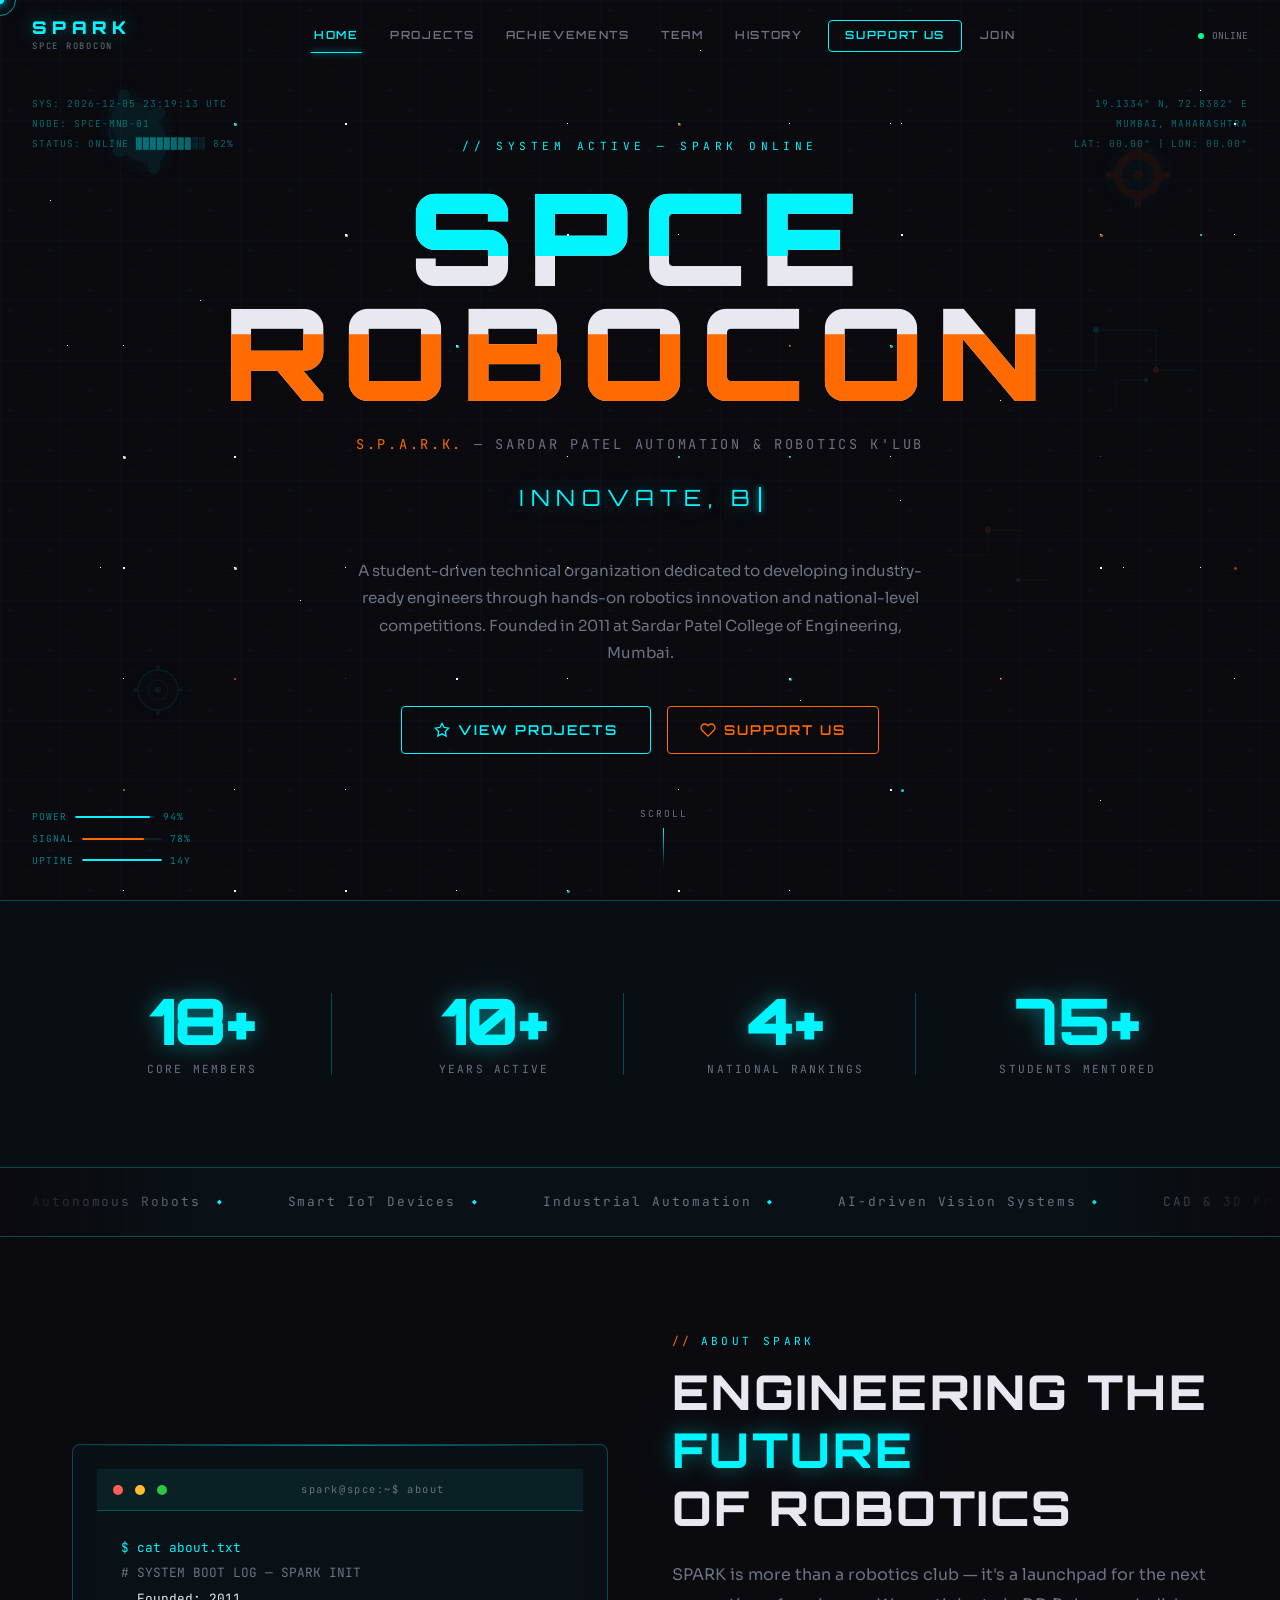
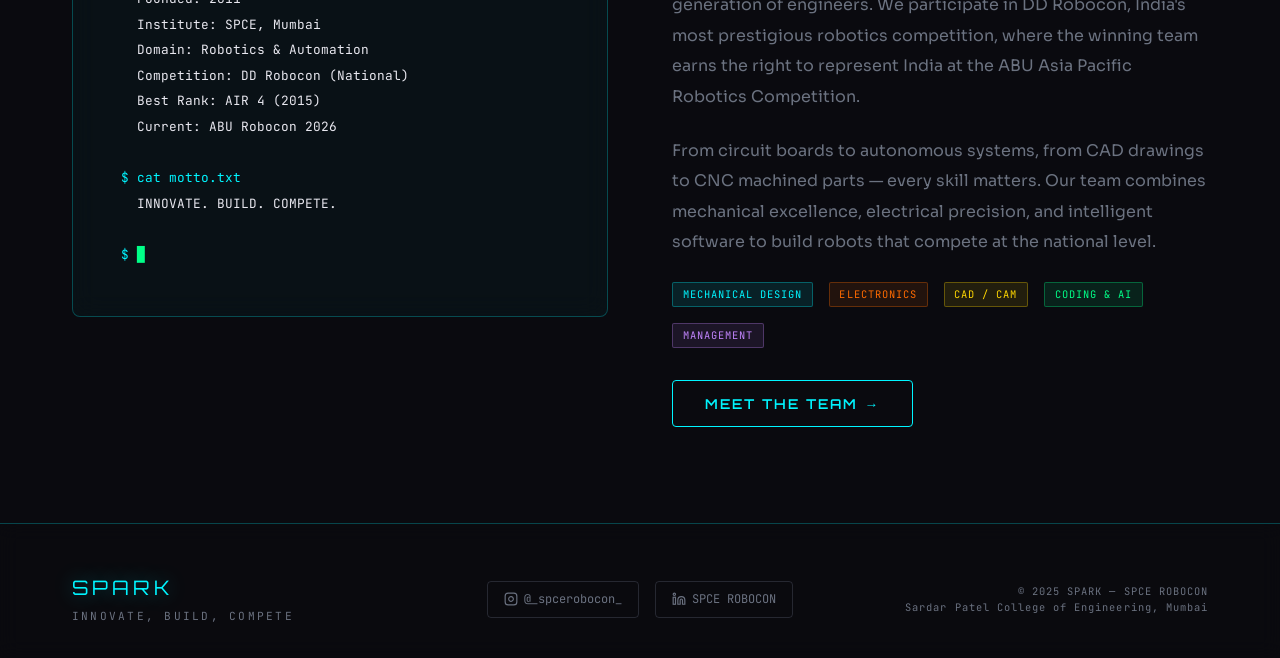
==== index.html @ 68578ddd "🚀 Initial commit — SPCE ROBOCON SPARK website" ====
<!DOCTYPE html>
<html lang="en">
<head>
  <meta charset="UTF-8" />
  <meta name="viewport" content="width=device-width, initial-scale=1.0" />
  <title>SPCE ROBOCON | SPARK — Innovate, Build, Compete</title>
  <meta name="description" content="SPARK — Sardar Patel Automation & Robotics K'lub. Robotics club of SPCE Mumbai. National-level competitors since 2011." />
  <meta property="og:title" content="SPCE ROBOCON | SPARK — Innovate, Build, Compete" />
  <meta property="og:description" content="SPARK — Sardar Patel Automation & Robotics K'lub. Robotics club of SPCE Mumbai. National-level competitors since 2011." />
  <meta property="og:url" content="https://spcerobocon.tech" />
  <meta property="og:type" content="website" />
  <link rel="icon" type="image/svg+xml" href="assets/img/favicon.svg" />
  <link rel="stylesheet" href="assets/css/global.css" />
  <link rel="stylesheet" href="assets/css/nav.css" />
  <link rel="stylesheet" href="assets/css/index.css" />
</head>
<body>

  <!-- Loading Screen -->
  <div id="loading-screen">
    <div class="loading-logo">SPARK</div>
    <div class="circuit-loader"><div class="circuit-loader-bar"></div></div>
    <p class="loading-text">INITIALIZING SYSTEMS...</p>
  </div>

  <!-- Scroll Progress Bar -->
  <div id="scroll-progress"></div>

  <!-- Cursor -->
  <div id="cursor-dot"></div>
  <div id="cursor-ring"></div>

  <!-- Star Field -->
  <div class="star-field" aria-hidden="true">
    <div class="stars-layer stars-small"></div>
    <div class="stars-layer stars-medium"></div>
    <div class="stars-layer stars-large"></div>
  </div>

  <!-- Circuit Texture + Scanlines -->
  <div class="circuit-texture" aria-hidden="true"></div>
  <div class="scanlines" aria-hidden="true"></div>

  <!-- Easter Egg Robot -->
  <div id="spark-easter-egg" aria-hidden="true">🤖</div>

  <!-- ── Navigation ── -->
  <nav class="site-nav" role="navigation" aria-label="Main navigation">
    <div class="nav-inner">
      <a href="index.html" class="nav-logo" aria-label="SPARK Home">
        <span class="nav-logo-text">SPARK</span>
        <span class="nav-logo-sub">SPCE ROBOCON</span>
      </a>
      <div class="nav-links" role="list">
        <a href="index.html"        class="nav-link" role="listitem">Home</a>
        <a href="projects.html"     class="nav-link" role="listitem">Projects</a>
        <a href="achievements.html" class="nav-link" role="listitem">Achievements</a>
        <a href="team.html"         class="nav-link" role="listitem">Team</a>
        <a href="history.html"      class="nav-link" role="listitem">History</a>
        <a href="crowdfund.html"    class="nav-link nav-link-cta" role="listitem">Support Us</a>
        <a href="join.html"         class="nav-link" role="listitem">Join</a>
      </div>
      <div class="nav-hud-indicator">
        <div class="nav-hud-dot"></div>
        <span>ONLINE</span>
      </div>
      <button class="nav-hamburger" aria-label="Toggle menu" aria-expanded="false">
        <span></span><span></span><span></span>
      </button>
    </div>
    <!-- Mobile Menu -->
    <div class="nav-mobile" role="menu">
      <a href="index.html"        class="nav-link" role="menuitem">Home</a>
      <a href="projects.html"     class="nav-link" role="menuitem">Projects</a>
      <a href="achievements.html" class="nav-link" role="menuitem">Achievements</a>
      <a href="team.html"         class="nav-link" role="menuitem">Team</a>
      <a href="history.html"      class="nav-link" role="menuitem">History</a>
      <a href="crowdfund.html"    class="nav-link" role="menuitem">Support Us</a>
      <a href="join.html"         class="nav-link" role="menuitem">Join</a>
    </div>
  </nav>

  <!-- ── HERO SECTION ── -->
  <section class="hero" aria-label="Hero">
    <!-- Decorative floating gears -->
    <div class="hero-bg" aria-hidden="true">
      <!-- Gear 1 -->
      <svg class="hero-gear hero-gear-1" viewBox="0 0 100 100" fill="none" xmlns="http://www.w3.org/2000/svg">
        <path d="M50 15a5 5 0 0 1 5 5v5a25 25 0 0 1 17.68 7.32l4.33-2.5a5 5 0 0 1 6.83 1.83l0 0a5 5 0 0 1-1.83 6.83l-4.33 2.5A25 25 0 0 1 80 75v5a5 5 0 0 1-5 5H75a5 5 0 0 1-5-5V75a25 25 0 0 1-17.68-7.32l-4.33 2.5A5 5 0 0 1 41.17 68.35l0 0a5 5 0 0 1 1.83-6.83l4.33-2.5A25 25 0 0 1 45 25V20a5 5 0 0 1 5-5z" fill="#00F5FF"/>
        <circle cx="50" cy="50" r="12" stroke="#00F5FF" stroke-width="2" fill="none"/>
        <circle cx="50" cy="50" r="4" fill="#00F5FF"/>
      </svg>
      <!-- Gear 2 -->
      <svg class="hero-gear hero-gear-2" viewBox="0 0 100 100" fill="none" xmlns="http://www.w3.org/2000/svg">
        <path d="M50 20a30 30 0 1 1 0 60 30 30 0 0 1 0-60zm0 10a20 20 0 1 0 0 40 20 20 0 0 0 0-40z" fill="#FF6B00"/>
        <path d="M46 10h8v10h-8zM46 80h8v10h-8zM10 46v8h10v-8zM80 46v8h10v-8z" fill="#FF6B00"/>
        <circle cx="50" cy="50" r="6" fill="#FF6B00"/>
      </svg>
      <!-- Gear 3 -->
      <svg class="hero-gear hero-gear-3" viewBox="0 0 60 60" fill="none" xmlns="http://www.w3.org/2000/svg">
        <circle cx="30" cy="30" r="20" stroke="#00F5FF" stroke-width="1.5" fill="none"/>
        <circle cx="30" cy="30" r="10" stroke="#00F5FF" stroke-width="1" fill="none"/>
        <circle cx="30" cy="30" r="3" fill="#00F5FF"/>
        <line x1="30" y1="5" x2="30" y2="10" stroke="#00F5FF" stroke-width="3"/>
        <line x1="30" y1="50" x2="30" y2="55" stroke="#00F5FF" stroke-width="3"/>
        <line x1="5" y1="30" x2="10" y2="30" stroke="#00F5FF" stroke-width="3"/>
        <line x1="50" y1="30" x2="55" y2="30" stroke="#00F5FF" stroke-width="3"/>
      </svg>
      <!-- Circuit nodes -->
      <svg class="hero-circuit-node circuit-node-1" width="200" height="200" viewBox="0 0 200 200" fill="none">
        <path d="M20 100 h60 v-40 h60 v40 h40" stroke="#00F5FF" stroke-width="1" opacity="0.6"/>
        <circle cx="80" cy="60" r="3" fill="#00F5FF"/>
        <circle cx="140" cy="100" r="3" fill="#FF6B00"/>
        <path d="M100 140 v-30 h30" stroke="#00F5FF" stroke-width="1" opacity="0.4"/>
        <circle cx="130" cy="110" r="2" fill="#00F5FF"/>
      </svg>
      <svg class="hero-circuit-node circuit-node-2" width="150" height="150" viewBox="0 0 150 150" fill="none">
        <path d="M10 75 h40 v-25 h30 v50 h30" stroke="#FF6B00" stroke-width="1" opacity="0.5"/>
        <circle cx="50" cy="50" r="3" fill="#FF6B00"/>
        <circle cx="80" cy="100" r="2" fill="#00F5FF"/>
      </svg>
    </div>

    <!-- HUD Overlay -->
    <div class="hud-overlay" aria-hidden="true">
      <div class="hud-top-left">
        <div id="hud-time" class="coord-readout">SYS: LOADING...</div>
        <div class="coord-readout">NODE: SPCE-MNB-01</div>
        <div class="coord-readout">STATUS: ONLINE ████████░░ 82%</div>
      </div>
      <div class="hud-top-right">
        <div class="coord-readout">19.1334° N, 72.8382° E</div>
        <div class="coord-readout">MUMBAI, MAHARASHTRA</div>
        <div id="coord-readout" class="coord-readout">LAT: 00.00° | LON: 00.00°</div>
      </div>
      <div class="hud-bottom-left">
        <div class="status-bar">
          POWER <div class="status-bar-track"><div class="status-bar-fill" style="width:94%"></div></div> 94%
        </div>
        <div class="status-bar">
          SIGNAL <div class="status-bar-track"><div class="status-bar-fill" style="width:78%;background:var(--accent-orange);box-shadow:0 0 6px var(--accent-orange)"></div></div> 78%
        </div>
        <div class="status-bar">
          UPTIME <div class="status-bar-track"><div class="status-bar-fill" style="width:100%"></div></div> 14Y
        </div>
      </div>
    </div>

    <!-- Grid BG -->
    <div class="grid-bg" aria-hidden="true"></div>

    <!-- Hero Content -->
    <div class="hero-content">
      <div class="hero-label">// SYSTEM ACTIVE — SPARK ONLINE</div>

      <h1 class="hero-title">
        <span class="glitch" data-text="SPCE ROBOCON">SPCE ROBOCON</span>
      </h1>

      <p class="hero-sub-brand">
        <span>S.P.A.R.K.</span> — Sardar Patel Automation &amp; Robotics K'lub
      </p>

      <div class="hero-tagline" id="hero-tagline" aria-live="polite">
        <span class="typewriter-cursor"></span>
      </div>

      <p class="hero-blurb">
        A student-driven technical organization dedicated to developing industry-ready
        engineers through hands-on robotics innovation and national-level competitions.
        Founded in 2011 at Sardar Patel College of Engineering, Mumbai.
      </p>

      <div class="hero-ctas">
        <a href="projects.html" class="btn btn-primary" data-ag-magnetic>
          <svg width="16" height="16" viewBox="0 0 24 24" fill="none" stroke="currentColor" stroke-width="2"><polygon points="12 2 15.09 8.26 22 9.27 17 14.14 18.18 21.02 12 17.77 5.82 21.02 7 14.14 2 9.27 8.91 8.26 12 2"/></svg>
          View Projects
        </a>
        <a href="crowdfund.html" class="btn btn-secondary" data-ag-magnetic>
          <svg width="16" height="16" viewBox="0 0 24 24" fill="none" stroke="currentColor" stroke-width="2"><path d="M20.84 4.61a5.5 5.5 0 0 0-7.78 0L12 5.67l-1.06-1.06a5.5 5.5 0 0 0-7.78 7.78l1.06 1.06L12 21.23l7.78-7.78 1.06-1.06a5.5 5.5 0 0 0 0-7.78z"/></svg>
          Support Us
        </a>
      </div>
    </div>

    <!-- Scroll Hint -->
    <div class="scroll-hint" aria-hidden="true">
      <span>SCROLL</span>
      <div class="scroll-arrow"></div>
    </div>
  </section>

  <!-- ── STAT COUNTERS ── -->
  <section class="stats-section" aria-label="Statistics">
    <div class="container">
      <div class="stats-grid">
        <div class="stat-item" data-ag-fade-up>
          <span class="stat-number" data-countup="25" data-suffix="+">25+</span>
          <span class="stat-label">Core Members</span>
        </div>
        <div class="stat-item" data-ag-fade-up data-ag-delay="100">
          <span class="stat-number" data-countup="14" data-suffix="+">14+</span>
          <span class="stat-label">Years Active</span>
        </div>
        <div class="stat-item" data-ag-fade-up data-ag-delay="200">
          <span class="stat-number" data-countup="6" data-suffix="+">6+</span>
          <span class="stat-label">National Rankings</span>
        </div>
        <div class="stat-item" data-ag-fade-up data-ag-delay="300">
          <span class="stat-number" data-countup="100" data-suffix="+">100+</span>
          <span class="stat-label">Students Mentored</span>
        </div>
      </div>
    </div>
  </section>

  <!-- ── FOCUS AREAS TICKER ── -->
  <div class="ticker-section" aria-label="Focus areas">
    <div class="ticker-fade-left"></div>
    <div class="ticker-fade-right"></div>
    <div class="marquee-wrapper">
      <div class="marquee-track">
        <span class="marquee-item">Autonomous Robots</span>
        <span class="marquee-item">Smart IoT Devices</span>
        <span class="marquee-item">Industrial Automation</span>
        <span class="marquee-item">AI-driven Vision Systems</span>
        <span class="marquee-item">CAD &amp; 3D Printing</span>
        <span class="marquee-item">PCB Design</span>
        <span class="marquee-item">CNC Machining</span>
        <span class="marquee-item">Control Systems</span>
        <span class="marquee-item">Embedded Electronics</span>
        <!-- Duplicate for seamless loop -->
        <span class="marquee-item">Autonomous Robots</span>
        <span class="marquee-item">Smart IoT Devices</span>
        <span class="marquee-item">Industrial Automation</span>
        <span class="marquee-item">AI-driven Vision Systems</span>
        <span class="marquee-item">CAD &amp; 3D Printing</span>
        <span class="marquee-item">PCB Design</span>
        <span class="marquee-item">CNC Machining</span>
        <span class="marquee-item">Control Systems</span>
        <span class="marquee-item">Embedded Electronics</span>
      </div>
    </div>
  </div>

  <!-- ── ABOUT SECTION ── -->
  <section class="about-section section" aria-label="About SPARK">
    <div class="container">
      <div class="about-grid">
        <!-- Terminal -->
        <div class="about-terminal glass-card" data-ag-slide-left>
          <div class="terminal-titlebar">
            <span class="terminal-dot red"></span>
            <span class="terminal-dot yellow"></span>
            <span class="terminal-dot green"></span>
            <span class="terminal-title">spark@spce:~$ about</span>
          </div>
          <div class="terminal-body">
            <div><span class="prompt">$ </span><span class="text-cyan">cat about.txt</span></div>
            <div class="comment"># SYSTEM BOOT LOG — SPARK INIT</div>
            <div class="output">Founded: 2011</div>
            <div class="output">Institute: SPCE, Mumbai</div>
            <div class="output">Domain: Robotics &amp; Automation</div>
            <div class="output">Competition: DD Robocon (National)</div>
            <div class="output">Best Rank: AIR 4 (2015)</div>
            <div class="output">Current: ABU Robocon 2026</div>
            <div>&nbsp;</div>
            <div><span class="prompt">$ </span><span class="text-cyan">cat motto.txt</span></div>
            <div class="output text-cyan">INNOVATE. BUILD. COMPETE.</div>
            <div>&nbsp;</div>
            <div><span class="prompt">$ </span><span class="text-green">█</span></div>
          </div>
        </div>

        <!-- About text -->
        <div class="about-text-block" data-ag-slide-right>
          <div class="section-label">About SPARK</div>
          <h2 class="section-title" style="margin-bottom:1.5rem;">
            Engineering the <span class="highlight">Future</span><br/>of Robotics
          </h2>
          <p>
            SPARK is more than a robotics club — it's a launchpad for the next generation
            of engineers. We participate in DD Robocon, India's most prestigious robotics
            competition, where the winning team earns the right to represent India at the
            ABU Asia Pacific Robotics Competition.
          </p>
          <p>
            From circuit boards to autonomous systems, from CAD drawings to CNC machined
            parts — every skill matters. Our team combines mechanical excellence, electrical
            precision, and intelligent software to build robots that compete at the national level.
          </p>
          <div style="display:flex;gap:1rem;flex-wrap:wrap;margin-top:1.5rem;">
            <span class="tag tag-cyan">Mechanical Design</span>
            <span class="tag tag-orange">Electronics</span>
            <span class="tag tag-gold">CAD / CAM</span>
            <span class="tag tag-green">Coding & AI</span>
            <span class="tag tag-purple">Management</span>
          </div>
          <a href="team.html" class="btn btn-primary" style="margin-top:2rem;" data-ag-magnetic>
            Meet the Team →
          </a>
        </div>
      </div>
    </div>
  </section>

  <!-- ── FOOTER ── -->
  <footer class="site-footer">
    <div class="footer-inner">
      <div>
        <div class="footer-logo">SPARK</div>
        <div class="footer-tagline">INNOVATE, BUILD, COMPETE</div>
      </div>
      <div class="footer-socials">
        <a href="https://instagram.com/_spcerobocon_" class="footer-social-link" target="_blank" rel="noopener" aria-label="Instagram">
          <svg width="14" height="14" viewBox="0 0 24 24" fill="none" stroke="currentColor" stroke-width="2"><rect x="2" y="2" width="20" height="20" rx="5" ry="5"/><path d="M16 11.37A4 4 0 1 1 12.63 8 4 4 0 0 1 16 11.37z"/><line x1="17.5" y1="6.5" x2="17.51" y2="6.5"/></svg>
          @_spcerobocon_
        </a>
        <a href="https://linkedin.com/company/spce-robocon" class="footer-social-link" target="_blank" rel="noopener" aria-label="LinkedIn">
          <svg width="14" height="14" viewBox="0 0 24 24" fill="none" stroke="currentColor" stroke-width="2"><path d="M16 8a6 6 0 0 1 6 6v7h-4v-7a2 2 0 0 0-2-2 2 2 0 0 0-2 2v7h-4v-7a6 6 0 0 1 6-6z"/><rect x="2" y="9" width="4" height="12"/><circle cx="4" cy="4" r="2"/></svg>
          SPCE ROBOCON
        </a>
      </div>
      <div class="footer-copy">
        © 2025 SPARK — SPCE ROBOCON<br/>
        Sardar Patel College of Engineering, Mumbai
      </div>
    </div>
  </footer>

  <!-- Scripts -->
  <script src="https://cdn.antigravity.dev/ag.js"></script>
  <script src="assets/js/nav.js"></script>
  <script src="assets/js/cursor.js"></script>
  <script src="assets/js/index.js"></script>
</body>
</html>
---- assets/css/global.css ----
/* ============================================================
   GLOBAL.CSS — SPCE ROBOCON / SPARK Design System
   ============================================================ */

/* Google Fonts */
@import url('https://fonts.googleapis.com/css2?family=Orbitron:wght@400;500;600;700;800;900&family=JetBrains+Mono:wght@300;400;500;600&family=Sora:wght@300;400;500;600;700&display=swap');

/* ── CSS Variables ── */
:root {
  --bg-primary: #0A0A0F;
  --bg-secondary: #0D0D17;
  --bg-card: rgba(13, 13, 23, 0.85);
  --accent-cyan: #00F5FF;
  --accent-orange: #FF6B00;
  --accent-gold: #FFD700;
  --accent-green: #00FF88;
  --accent-purple: #C084FC;
  --text-primary: #E8E8F0;
  --text-muted: #6B7280;
  --border-cyan: rgba(0, 245, 255, 0.25);
  --border-cyan-bright: rgba(0, 245, 255, 0.6);
  --glow-cyan: 0 0 20px rgba(0, 245, 255, 0.4), 0 0 60px rgba(0, 245, 255, 0.15);
  --glow-orange: 0 0 20px rgba(255, 107, 0, 0.4), 0 0 60px rgba(255, 107, 0, 0.15);
  --font-heading: 'Orbitron', sans-serif;
  --font-mono: 'JetBrains Mono', monospace;
  --font-body: 'Sora', sans-serif;
  --nav-height: 72px;
  --transition: all 0.3s cubic-bezier(0.4, 0, 0.2, 1);
  --transition-slow: all 0.6s cubic-bezier(0.4, 0, 0.2, 1);
}

/* ── Reset ── */
*, *::before, *::after {
  box-sizing: border-box;
  margin: 0;
  padding: 0;
}

html {
  scroll-behavior: smooth;
  font-size: 16px;
}

body {
  background-color: var(--bg-primary);
  color: var(--text-primary);
  font-family: var(--font-body);
  line-height: 1.6;
  overflow-x: hidden;
  cursor: none;
}

a {
  color: inherit;
  text-decoration: none;
}

ul, ol { list-style: none; }

img { max-width: 100%; display: block; }

button {
  cursor: none;
  font-family: inherit;
  border: none;
  background: none;
}

/* ── Scroll Progress Bar ── */
#scroll-progress {
  position: fixed;
  top: 0;
  left: 0;
  height: 2px;
  background: linear-gradient(90deg, var(--accent-cyan), var(--accent-orange));
  z-index: 9999;
  width: 0%;
  transition: width 0.1s linear;
  box-shadow: 0 0 8px var(--accent-cyan);
}

/* ── Star Field ── */
.star-field {
  position: fixed;
  top: 0; left: 0;
  width: 100%; height: 100%;
  pointer-events: none;
  z-index: 0;
  overflow: hidden;
}

.stars-layer {
  position: absolute;
  top: 0; left: 0;
  width: 100%; height: 100%;
}

/* Generate stars via box-shadow hack */
.stars-small {
  width: 1px; height: 1px;
  background: transparent;
  box-shadow:
    234px 567px #fff, 1234px 234px #fff, 456px 890px #fff, 789px 123px #fff,
    1456px 678px #fff, 67px 345px #fff, 890px 456px #fff, 345px 789px #fff,
    1200px 90px #fff, 678px 567px #fff, 123px 678px #fff, 901px 234px #fff,
    567px 123px #fff, 1345px 456px #fff, 234px 901px #fff, 789px 678px #fff,
    456px 345px #fff, 1123px 567px #fff, 678px 890px #fff, 345px 234px #fff,
    890px 123px #fff, 1456px 345px #fff, 567px 456px #fff, 234px 789px #fff,
    901px 567px #fff, 123px 456px #fff, 1234px 678px #fff, 678px 123px #fff,
    345px 567px #fff, 789px 890px #fff, 1100px 234px #fff, 456px 678px #fff,
    890px 345px #fff, 1400px 567px #fff, 234px 123px #fff, 567px 890px #fff,
    123px 345px #fff, 1300px 456px #fff, 678px 234px #fff, 345px 123px #fff,
    789px 456px #fff, 1000px 678px #fff, 456px 234px #fff, 890px 789px #fff,
    100px 567px #fff, 1450px 234px #fff, 567px 678px #fff, 234px 456px #fff,
    789px 345px #fff, 1200px 567px #fff, 678px 789px #fff, 123px 890px #fff,
    901px 123px #fff, 1350px 678px #fff, 456px 567px #fff, 234px 345px #fff,
    789px 234px #fff, 567px 123px rgba(0,245,255,0.6), 1100px 456px rgba(0,245,255,0.4),
    345px 678px rgba(255,107,0,0.4), 890px 567px rgba(0,245,255,0.5),
    50px 200px #fff, 1500px 800px #fff, 700px 50px #fff, 400px 900px #fff,
    1000px 400px #fff, 300px 600px #fff, 1400px 100px #fff, 800px 700px #fff,
    200px 300px #fff, 1100px 800px #fff, 600px 200px #fff, 900px 500px #fff;
  animation: moveStars 200s linear infinite;
}

.stars-medium {
  width: 2px; height: 2px;
  background: transparent;
  box-shadow:
    345px 234px #fff, 890px 567px rgba(0,245,255,0.8), 1234px 123px #fff,
    456px 678px #fff, 789px 345px rgba(255,107,0,0.6), 1100px 567px #fff,
    234px 890px #fff, 678px 123px rgba(0,245,255,0.9), 1345px 456px #fff,
    901px 234px #fff, 567px 567px #fff, 123px 789px rgba(255,107,0,0.7),
    789px 678px #fff, 1456px 345px rgba(0,245,255,0.6), 345px 123px #fff,
    890px 789px #fff, 234px 456px #fff, 1200px 234px rgba(0,245,255,0.8),
    678px 890px #fff, 456px 345px #fff, 1000px 678px rgba(255,107,0,0.5),
    123px 567px #fff, 789px 456px rgba(0,245,255,0.7), 1400px 789px #fff,
    567px 234px #fff, 901px 345px #fff, 234px 678px rgba(255,107,0,0.6),
    1300px 123px #fff, 678px 456px rgba(0,245,255,0.8), 345px 890px #fff;
  animation: moveStars 130s linear infinite;
}

.stars-large {
  width: 3px; height: 3px;
  background: transparent;
  border-radius: 50%;
  box-shadow:
    456px 345px rgba(0,245,255,0.9), 1100px 234px rgba(255,107,0,0.8),
    789px 678px rgba(0,245,255,0.7), 234px 567px rgba(255,255,255,0.9),
    1345px 456px rgba(0,245,255,0.8), 678px 123px rgba(255,107,0,0.7),
    901px 789px rgba(0,245,255,0.9), 345px 234px rgba(255,255,255,0.8),
    1234px 567px rgba(255,107,0,0.6), 567px 890px rgba(0,245,255,0.7),
    123px 456px rgba(255,255,255,0.9), 890px 345px rgba(0,245,255,0.8),
    1456px 678px rgba(255,107,0,0.7), 234px 123px rgba(0,245,255,0.9);
  animation: moveStars 80s linear infinite;
}

@keyframes moveStars {
  from { transform: translateY(0); }
  to   { transform: translateY(-100vh); }
}

/* ── Circuit Board SVG Texture Overlay ── */
.circuit-texture {
  position: fixed;
  top: 0; left: 0;
  width: 100%; height: 100%;
  pointer-events: none;
  z-index: 1;
  opacity: 0.04;
  background-image: url("data:image/svg+xml,%3Csvg width='100' height='100' xmlns='http://www.w3.org/2000/svg'%3E%3Cpath d='M10 10 h20 v20 h20 v-20 h20 M10 50 h80 M50 10 v80 M70 30 v20 h10 M30 70 h20 v10' fill='none' stroke='%2300F5FF' stroke-width='0.5'/%3E%3Ccircle cx='10' cy='10' r='2' fill='%2300F5FF'/%3E%3Ccircle cx='50' cy='50' r='2' fill='%2300F5FF'/%3E%3Ccircle cx='90' cy='90' r='2' fill='%2300F5FF'/%3E%3Ccircle cx='70' cy='30' r='1.5' fill='%23FF6B00'/%3E%3Ccircle cx='30' cy='70' r='1.5' fill='%23FF6B00'/%3E%3C/svg%3E");
  background-size: 100px 100px;
}

/* ── Grid Background ── */
.grid-bg {
  position: absolute;
  top: 0; left: 0;
  width: 100%; height: 100%;
  pointer-events: none;
  background-image:
    linear-gradient(rgba(0, 245, 255, 0.03) 1px, transparent 1px),
    linear-gradient(90deg, rgba(0, 245, 255, 0.03) 1px, transparent 1px);
  background-size: 60px 60px;
}

/* ── Scanline Effect ── */
.scanlines {
  position: fixed;
  top: 0; left: 0;
  width: 100%; height: 100%;
  pointer-events: none;
  z-index: 2;
  background: repeating-linear-gradient(
    0deg,
    transparent,
    transparent 2px,
    rgba(0, 0, 0, 0.03) 2px,
    rgba(0, 0, 0, 0.03) 4px
  );
}

/* ── Loading Screen ── */
#loading-screen {
  position: fixed;
  top: 0; left: 0;
  width: 100%; height: 100%;
  background: var(--bg-primary);
  z-index: 99999;
  display: flex;
  flex-direction: column;
  align-items: center;
  justify-content: center;
  transition: opacity 0.5s ease, visibility 0.5s ease;
}

#loading-screen.fade-out {
  opacity: 0;
  visibility: hidden;
}

.loading-logo {
  font-family: var(--font-heading);
  font-size: clamp(1.5rem, 5vw, 2.5rem);
  color: var(--accent-cyan);
  letter-spacing: 0.3em;
  margin-bottom: 2rem;
  text-shadow: var(--glow-cyan);
}

.circuit-loader {
  width: 200px;
  height: 4px;
  background: rgba(0, 245, 255, 0.1);
  border-radius: 2px;
  overflow: hidden;
  position: relative;
}

.circuit-loader-bar {
  height: 100%;
  background: linear-gradient(90deg, var(--accent-cyan), var(--accent-orange));
  border-radius: 2px;
  animation: loadBar 1.2s ease-out forwards;
  box-shadow: 0 0 10px var(--accent-cyan);
}

@keyframes loadBar {
  from { width: 0; }
  to   { width: 100%; }
}

.loading-text {
  font-family: var(--font-mono);
  font-size: 0.75rem;
  color: var(--text-muted);
  margin-top: 1rem;
  letter-spacing: 0.2em;
  animation: blink 0.8s step-end infinite;
}

@keyframes blink {
  0%, 100% { opacity: 1; }
  50% { opacity: 0; }
}

/* ── Custom Cursor ── */
#cursor-dot {
  position: fixed;
  width: 8px; height: 8px;
  background: var(--accent-cyan);
  border-radius: 50%;
  pointer-events: none;
  z-index: 99998;
  transform: translate(-50%, -50%);
  transition: transform 0.1s ease, opacity 0.2s ease;
  box-shadow: 0 0 10px var(--accent-cyan), 0 0 20px rgba(0,245,255,0.5);
}

#cursor-ring {
  position: fixed;
  width: 32px; height: 32px;
  border: 1px solid rgba(0, 245, 255, 0.6);
  border-radius: 50%;
  pointer-events: none;
  z-index: 99997;
  transform: translate(-50%, -50%);
  transition: transform 0.15s ease, width 0.2s ease, height 0.2s ease, opacity 0.2s ease;
}

#cursor-ring::before,
#cursor-ring::after {
  content: '';
  position: absolute;
  background: var(--accent-cyan);
}

#cursor-ring::before {
  width: 1px; height: 8px;
  top: 50%; left: 50%;
  transform: translate(-50%, -50%);
}

#cursor-ring::after {
  width: 8px; height: 1px;
  top: 50%; left: 50%;
  transform: translate(-50%, -50%);
}

.cursor-trail {
  position: fixed;
  width: 4px; height: 4px;
  background: var(--accent-cyan);
  border-radius: 50%;
  pointer-events: none;
  z-index: 99996;
  transform: translate(-50%, -50%);
  opacity: 0;
  transition: opacity 0.3s ease;
}

/* ── Typography ── */
h1, h2, h3, h4, h5 {
  font-family: var(--font-heading);
  line-height: 1.2;
}

.section-label {
  font-family: var(--font-mono);
  font-size: 0.7rem;
  color: var(--accent-cyan);
  letter-spacing: 0.3em;
  text-transform: uppercase;
  margin-bottom: 0.75rem;
  display: flex;
  align-items: center;
  gap: 0.5rem;
}

.section-label::before {
  content: '//';
  color: var(--accent-orange);
}

.section-title {
  font-family: var(--font-heading);
  font-size: clamp(1.8rem, 4vw, 3rem);
  font-weight: 800;
  color: var(--text-primary);
  text-transform: uppercase;
  letter-spacing: 0.05em;
}

.section-title .highlight {
  color: var(--accent-cyan);
  text-shadow: var(--glow-cyan);
}

/* ── Glassmorphism Cards ── */
.glass-card {
  background: var(--bg-card);
  backdrop-filter: blur(12px);
  -webkit-backdrop-filter: blur(12px);
  border: 1px solid var(--border-cyan);
  border-radius: 12px;
  padding: 1.5rem;
  transition: var(--transition);
  position: relative;
  overflow: hidden;
}

.glass-card::before {
  content: '';
  position: absolute;
  top: 0; left: 0;
  right: 0; height: 1px;
  background: linear-gradient(90deg, transparent, var(--accent-cyan), transparent);
  opacity: 0.5;
}

.glass-card:hover {
  border-color: var(--border-cyan-bright);
  box-shadow: var(--glow-cyan);
  transform: translateY(-4px);
}

/* ── Buttons ── */
.btn {
  display: inline-flex;
  align-items: center;
  gap: 0.5rem;
  padding: 0.75rem 2rem;
  font-family: var(--font-heading);
  font-size: 0.85rem;
  font-weight: 600;
  letter-spacing: 0.15em;
  text-transform: uppercase;
  border-radius: 4px;
  transition: var(--transition);
  position: relative;
  overflow: hidden;
  cursor: none;
}

.btn-primary {
  background: transparent;
  border: 1px solid var(--accent-cyan);
  color: var(--accent-cyan);
  box-shadow: inset 0 0 0 0 var(--accent-cyan);
}

.btn-primary::before {
  content: '';
  position: absolute;
  top: 0; left: -100%;
  width: 100%; height: 100%;
  background: linear-gradient(90deg, transparent, rgba(0,245,255,0.1), transparent);
  transition: left 0.4s ease;
}

.btn-primary:hover {
  background: rgba(0, 245, 255, 0.08);
  box-shadow: var(--glow-cyan), inset 0 0 15px rgba(0,245,255,0.05);
  color: #fff;
}

.btn-primary:hover::before {
  left: 100%;
}

.btn-secondary {
  background: transparent;
  border: 1px solid var(--accent-orange);
  color: var(--accent-orange);
}

.btn-secondary:hover {
  background: rgba(255, 107, 0, 0.08);
  box-shadow: var(--glow-orange);
  color: #fff;
}

/* ── Section Layout ── */
.section {
  position: relative;
  z-index: 10;
  padding: 6rem 0;
}

.container {
  max-width: 1200px;
  margin: 0 auto;
  padding: 0 2rem;
}

.section-header {
  text-align: center;
  margin-bottom: 4rem;
}

/* ── HUD Elements ── */
.hud-corner {
  position: absolute;
  width: 20px; height: 20px;
  border-color: var(--accent-cyan);
  border-style: solid;
  opacity: 0.6;
}

.hud-corner-tl { top: 0; left: 0; border-width: 1px 0 0 1px; }
.hud-corner-tr { top: 0; right: 0; border-width: 1px 1px 0 0; }
.hud-corner-bl { bottom: 0; left: 0; border-width: 0 0 1px 1px; }
.hud-corner-br { bottom: 0; right: 0; border-width: 0 1px 1px 0; }

.status-badge {
  display: inline-flex;
  align-items: center;
  gap: 0.4rem;
  font-family: var(--font-mono);
  font-size: 0.7rem;
  padding: 0.25rem 0.75rem;
  border-radius: 2px;
  letter-spacing: 0.15em;
  text-transform: uppercase;
}

.status-active {
  background: rgba(0, 255, 136, 0.1);
  border: 1px solid rgba(0, 255, 136, 0.3);
  color: var(--accent-green);
}

.status-active::before {
  content: '';
  width: 6px; height: 6px;
  border-radius: 50%;
  background: var(--accent-green);
  animation: pulse 1.5s ease-in-out infinite;
}

@keyframes pulse {
  0%, 100% { opacity: 1; transform: scale(1); }
  50% { opacity: 0.5; transform: scale(0.8); }
}

/* ── Tag / Chip ── */
.tag {
  display: inline-block;
  font-family: var(--font-mono);
  font-size: 0.65rem;
  padding: 0.2rem 0.6rem;
  border-radius: 2px;
  letter-spacing: 0.1em;
  text-transform: uppercase;
}

.tag-cyan   { background: rgba(0,245,255,0.1); border: 1px solid rgba(0,245,255,0.3); color: var(--accent-cyan); }
.tag-orange { background: rgba(255,107,0,0.1); border: 1px solid rgba(255,107,0,0.3); color: var(--accent-orange); }
.tag-gold   { background: rgba(255,215,0,0.1); border: 1px solid rgba(255,215,0,0.3); color: var(--accent-gold); }
.tag-green  { background: rgba(0,255,136,0.1); border: 1px solid rgba(0,255,136,0.3); color: var(--accent-green); }
.tag-purple { background: rgba(192,132,252,0.1); border: 1px solid rgba(192,132,252,0.3); color: var(--accent-purple); }

/* ── Glow Text ── */
.text-cyan   { color: var(--accent-cyan); }
.text-orange { color: var(--accent-orange); }
.text-gold   { color: var(--accent-gold); }
.text-green  { color: var(--accent-green); }
.text-muted  { color: var(--text-muted); }

.glow-cyan   { text-shadow: var(--glow-cyan); }
.glow-orange { text-shadow: var(--glow-orange); }

/* ── Footer (shared) ── */
.site-footer {
  position: relative;
  z-index: 10;
  border-top: 1px solid var(--border-cyan);
  padding: 3rem 0 2rem;
  background: rgba(10, 10, 15, 0.9);
  backdrop-filter: blur(10px);
}

.footer-inner {
  max-width: 1200px;
  margin: 0 auto;
  padding: 0 2rem;
  display: grid;
  grid-template-columns: 1fr auto 1fr;
  align-items: center;
  gap: 2rem;
}

.footer-logo {
  font-family: var(--font-heading);
  font-size: 1.25rem;
  color: var(--accent-cyan);
  letter-spacing: 0.2em;
  text-shadow: var(--glow-cyan);
}

.footer-tagline {
  font-family: var(--font-mono);
  font-size: 0.7rem;
  color: var(--text-muted);
  letter-spacing: 0.2em;
  margin-top: 0.25rem;
}

.footer-socials {
  display: flex;
  gap: 1rem;
  justify-content: center;
}

.footer-social-link {
  display: flex;
  align-items: center;
  gap: 0.4rem;
  font-family: var(--font-mono);
  font-size: 0.75rem;
  color: var(--text-muted);
  padding: 0.5rem 1rem;
  border: 1px solid rgba(107, 114, 128, 0.3);
  border-radius: 4px;
  transition: var(--transition);
}

.footer-social-link:hover {
  color: var(--accent-cyan);
  border-color: var(--border-cyan-bright);
  box-shadow: var(--glow-cyan);
}

.footer-copy {
  font-family: var(--font-mono);
  font-size: 0.65rem;
  color: var(--text-muted);
  text-align: right;
  letter-spacing: 0.1em;
}

/* ── Fade-up animation (Antigravity fallback) ── */
[data-ag-fade-up],
[data-ag-stagger],
[data-ag-slide-left],
[data-ag-slide-right] {
  opacity: 0;
  transform: translateY(30px);
  transition: opacity 0.7s ease, transform 0.7s ease;
}

[data-ag-slide-left]  { transform: translateX(-40px); }
[data-ag-slide-right] { transform: translateX(40px); }

[data-ag-fade-up].ag-visible,
[data-ag-stagger].ag-visible,
[data-ag-slide-left].ag-visible,
[data-ag-slide-right].ag-visible {
  opacity: 1;
  transform: translate(0, 0);
}

/* ── Glitch Text ── */
.glitch {
  position: relative;
  display: inline-block;
}

.glitch::before,
.glitch::after {
  content: attr(data-text);
  position: absolute;
  top: 0; left: 0;
  width: 100%; height: 100%;
}

.glitch::before {
  color: var(--accent-cyan);
  animation: glitch1 3s infinite;
  clip-path: polygon(0 0, 100% 0, 100% 33%, 0 33%);
}

.glitch::after {
  color: var(--accent-orange);
  animation: glitch2 3s infinite;
  clip-path: polygon(0 67%, 100% 67%, 100% 100%, 0 100%);
}

@keyframes glitch1 {
  0%, 90%, 100% { transform: translate(0); opacity: 0; }
  91%, 93% { transform: translate(-3px, 1px); opacity: 0.8; }
  92%, 94% { transform: translate(3px, -1px); opacity: 0.8; }
}

@keyframes glitch2 {
  0%, 88%, 100% { transform: translate(0); opacity: 0; }
  89%, 91% { transform: translate(3px, 1px); opacity: 0.8; }
  90%, 92% { transform: translate(-3px, -1px); opacity: 0.8; }
}

/* ── Utility ── */
.flex { display: flex; }
.flex-col { flex-direction: column; }
.flex-center { align-items: center; justify-content: center; }
.gap-1 { gap: 0.5rem; }
.gap-2 { gap: 1rem; }
.gap-3 { gap: 1.5rem; }
.gap-4 { gap: 2rem; }
.text-center { text-align: center; }
.mt-1 { margin-top: 0.5rem; }
.mt-2 { margin-top: 1rem; }
.mt-3 { margin-top: 1.5rem; }
.mt-4 { margin-top: 2rem; }

/* ── Scrollbar ── */
::-webkit-scrollbar { width: 6px; }
::-webkit-scrollbar-track { background: var(--bg-primary); }
::-webkit-scrollbar-thumb {
  background: var(--accent-cyan);
  border-radius: 3px;
  box-shadow: 0 0 6px var(--accent-cyan);
}

/* ── Selection ── */
::selection {
  background: rgba(0, 245, 255, 0.2);
  color: var(--accent-cyan);
}

/* ── Responsive Utilities ── */
@media (max-width: 768px) {
  .section { padding: 4rem 0; }
  .container { padding: 0 1.25rem; }
  .footer-inner {
    grid-template-columns: 1fr;
    text-align: center;
  }
  .footer-copy { text-align: center; }
  .footer-socials { justify-content: center; }
}

/* ── Easter Egg Robot Walk ── */
#spark-easter-egg {
  position: fixed;
  bottom: 0;
  left: -200px;
  z-index: 99990;
  pointer-events: none;
  font-size: 4rem;
  animation: robotWalk 4s linear forwards;
  display: none;
  filter: drop-shadow(0 0 20px var(--accent-cyan));
}

#spark-easter-egg.active { display: block; }

@keyframes robotWalk {
  0%   { left: -200px; transform: scaleX(1); }
  50%  { left: calc(100vw + 200px); transform: scaleX(1); }
  50.1%{ transform: scaleX(-1); }
  100% { left: -200px; transform: scaleX(-1); }
}

/* ── Marquee / Ticker ── */
.marquee-wrapper {
  overflow: hidden;
  position: relative;
}

.marquee-track {
  display: flex;
  gap: 0;
  animation: marqueeScroll 30s linear infinite;
  width: max-content;
}

.marquee-track:hover { animation-play-state: paused; }

@keyframes marqueeScroll {
  from { transform: translateX(0); }
  to   { transform: translateX(-50%); }
}

.marquee-item {
  display: flex;
  align-items: center;
  gap: 1rem;
  padding: 0 2rem;
  font-family: var(--font-mono);
  font-size: 0.8rem;
  letter-spacing: 0.15em;
  color: var(--text-muted);
  white-space: nowrap;
}

.marquee-item::after {
  content: '◆';
  color: var(--accent-cyan);
  font-size: 0.5rem;
}

/* ── Modal ── */
.modal-overlay {
  position: fixed;
  top: 0; left: 0;
  width: 100%; height: 100%;
  background: rgba(0, 0, 0, 0.8);
  backdrop-filter: blur(8px);
  z-index: 10000;
  display: flex;
  align-items: center;
  justify-content: center;
  opacity: 0;
  visibility: hidden;
  transition: var(--transition);
}

.modal-overlay.open {
  opacity: 1;
  visibility: visible;
}

.modal-content {
  background: var(--bg-secondary);
  border: 1px solid var(--border-cyan);
  border-radius: 12px;
  padding: 2rem;
  max-width: 600px;
  width: 90%;
  max-height: 80vh;
  overflow-y: auto;
  position: relative;
  box-shadow: var(--glow-cyan);
}

.modal-close {
  position: absolute;
  top: 1rem; right: 1rem;
  width: 32px; height: 32px;
  display: flex;
  align-items: center;
  justify-content: center;
  border: 1px solid var(--border-cyan);
  border-radius: 4px;
  color: var(--text-muted);
  transition: var(--transition);
  font-size: 1.2rem;
  cursor: none;
}

.modal-close:hover {
  color: var(--accent-cyan);
  border-color: var(--accent-cyan);
  box-shadow: var(--glow-cyan);
}
---- assets/css/nav.css ----
/* ============================================================
   NAV.CSS — Shared Navigation Styles
   ============================================================ */

.site-nav {
  position: fixed;
  top: 0; left: 0;
  width: 100%;
  height: var(--nav-height);
  z-index: 1000;
  transition: background 0.4s ease, backdrop-filter 0.4s ease, box-shadow 0.4s ease;
}

.site-nav.scrolled {
  background: rgba(10, 10, 15, 0.85);
  backdrop-filter: blur(16px);
  -webkit-backdrop-filter: blur(16px);
  box-shadow: 0 1px 0 var(--border-cyan), 0 4px 24px rgba(0, 0, 0, 0.5);
}

.nav-inner {
  max-width: 1400px;
  margin: 0 auto;
  padding: 0 2rem;
  height: 100%;
  display: flex;
  align-items: center;
  justify-content: space-between;
}

/* ── Logo ── */
.nav-logo {
  display: flex;
  flex-direction: column;
  text-decoration: none;
  cursor: none;
}

.nav-logo-text {
  font-family: var(--font-heading);
  font-size: 1.1rem;
  font-weight: 900;
  color: var(--accent-cyan);
  letter-spacing: 0.3em;
  text-shadow: var(--glow-cyan);
  line-height: 1;
  animation: logoPulse 4s ease-in-out infinite;
}

.nav-logo-sub {
  font-family: var(--font-mono);
  font-size: 0.55rem;
  color: var(--text-muted);
  letter-spacing: 0.2em;
  text-transform: uppercase;
  margin-top: 2px;
}

@keyframes logoPulse {
  0%, 100% { text-shadow: 0 0 20px rgba(0,245,255,0.4), 0 0 60px rgba(0,245,255,0.15); }
  50%       { text-shadow: 0 0 30px rgba(0,245,255,0.7), 0 0 80px rgba(0,245,255,0.3); }
}

/* ── Nav Links ── */
.nav-links {
  display: flex;
  align-items: center;
  gap: 0.25rem;
}

.nav-link {
  font-family: var(--font-heading);
  font-size: 0.7rem;
  font-weight: 600;
  letter-spacing: 0.15em;
  text-transform: uppercase;
  color: var(--text-muted);
  padding: 0.5rem 0.85rem;
  border-radius: 4px;
  transition: var(--transition);
  position: relative;
  cursor: none;
}

.nav-link::after {
  content: '';
  position: absolute;
  bottom: 0; left: 50%;
  width: 0; height: 1px;
  background: var(--accent-cyan);
  transform: translateX(-50%);
  transition: width 0.3s ease;
  box-shadow: 0 0 6px var(--accent-cyan);
}

.nav-link:hover,
.nav-link.active {
  color: var(--accent-cyan);
}

.nav-link:hover::after,
.nav-link.active::after {
  width: 70%;
}

.nav-link-cta {
  border: 1px solid var(--accent-cyan);
  color: var(--accent-cyan);
  padding: 0.4rem 1rem;
  margin-left: 0.5rem;
}

.nav-link-cta:hover {
  background: rgba(0, 245, 255, 0.08);
  box-shadow: var(--glow-cyan);
}

.nav-link-cta::after { display: none; }

/* ── Hamburger ── */
.nav-hamburger {
  display: none;
  flex-direction: column;
  gap: 5px;
  cursor: none;
  padding: 0.5rem;
  border: 1px solid var(--border-cyan);
  border-radius: 4px;
  background: transparent;
  transition: var(--transition);
}

.nav-hamburger:hover {
  border-color: var(--accent-cyan);
  box-shadow: var(--glow-cyan);
}

.nav-hamburger span {
  width: 22px; height: 2px;
  background: var(--accent-cyan);
  border-radius: 1px;
  transition: var(--transition);
  display: block;
}

.nav-hamburger.open span:nth-child(1) { transform: translateY(7px) rotate(45deg); }
.nav-hamburger.open span:nth-child(2) { opacity: 0; transform: scaleX(0); }
.nav-hamburger.open span:nth-child(3) { transform: translateY(-7px) rotate(-45deg); }

/* ── Mobile Menu ── */
.nav-mobile {
  position: fixed;
  top: var(--nav-height);
  left: 0;
  width: 100%;
  background: rgba(10, 10, 15, 0.97);
  backdrop-filter: blur(20px);
  -webkit-backdrop-filter: blur(20px);
  border-bottom: 1px solid var(--border-cyan);
  padding: 1.5rem 2rem;
  display: flex;
  flex-direction: column;
  gap: 0.5rem;
  transform: translateY(-20px);
  opacity: 0;
  visibility: hidden;
  transition: var(--transition);
  z-index: 999;
}

.nav-mobile.open {
  transform: translateY(0);
  opacity: 1;
  visibility: visible;
}

.nav-mobile .nav-link {
  font-size: 0.85rem;
  padding: 0.75rem 0;
  border-bottom: 1px solid rgba(107, 114, 128, 0.1);
}

.nav-mobile .nav-link:last-child { border-bottom: none; }

/* ── HUD side indicator ── */
.nav-hud-indicator {
  display: flex;
  align-items: center;
  gap: 0.5rem;
  font-family: var(--font-mono);
  font-size: 0.6rem;
  color: var(--text-muted);
}

.nav-hud-dot {
  width: 6px; height: 6px;
  border-radius: 50%;
  background: var(--accent-green);
  animation: pulse 1.5s ease-in-out infinite;
}

@media (max-width: 900px) {
  .nav-links { display: none; }
  .nav-hamburger { display: flex; }
  .nav-hud-indicator { display: none; }
}
---- assets/css/index.css ----
/* ============================================================
   INDEX.CSS — Hero / Landing Page Styles
   ============================================================ */

/* ── Hero Section ── */
.hero {
  position: relative;
  min-height: 100vh;
  display: flex;
  align-items: center;
  justify-content: center;
  overflow: hidden;
  padding-top: var(--nav-height);
}

.hero-bg {
  position: absolute;
  top: 0; left: 0;
  width: 100%; height: 100%;
  z-index: 2;
  pointer-events: none;
}

/* Floating mechanical SVGs */
.hero-gear {
  position: absolute;
  opacity: 0.07;
  filter: drop-shadow(0 0 10px var(--accent-cyan));
}

.hero-gear-1 {
  top: 8%; left: 5%;
  width: 120px;
  animation: rotateCW 20s linear infinite;
}

.hero-gear-2 {
  top: 15%; right: 8%;
  width: 80px;
  animation: rotateCCW 15s linear infinite;
}

.hero-gear-3 {
  bottom: 20%; left: 10%;
  width: 60px;
  animation: rotateCW 12s linear infinite;
}

.hero-circuit-node {
  position: absolute;
  opacity: 0.12;
}

.circuit-node-1 { top: 30%; right: 5%; }
.circuit-node-2 { bottom: 30%; right: 15%; }
.circuit-node-3 { top: 60%; left: 3%; }

@keyframes rotateCW  { from { transform: rotate(0deg); }   to { transform: rotate(360deg); } }
@keyframes rotateCCW { from { transform: rotate(0deg); }   to { transform: rotate(-360deg); } }

/* HUD Overlay elements */
.hud-overlay {
  position: absolute;
  top: 0; left: 0;
  width: 100%; height: 100%;
  pointer-events: none;
  z-index: 3;
}

.hud-top-left {
  position: absolute;
  top: calc(var(--nav-height) + 1.5rem);
  left: 2rem;
  font-family: var(--font-mono);
  font-size: 0.6rem;
  color: rgba(0, 245, 255, 0.4);
  letter-spacing: 0.15em;
  display: flex;
  flex-direction: column;
  gap: 0.3rem;
}

.hud-top-right {
  position: absolute;
  top: calc(var(--nav-height) + 1.5rem);
  right: 2rem;
  font-family: var(--font-mono);
  font-size: 0.6rem;
  color: rgba(0, 245, 255, 0.4);
  letter-spacing: 0.1em;
  text-align: right;
  display: flex;
  flex-direction: column;
  gap: 0.3rem;
}

.hud-bottom-left {
  position: absolute;
  bottom: 2rem;
  left: 2rem;
  display: flex;
  flex-direction: column;
  gap: 0.4rem;
}

.status-bar {
  display: flex;
  align-items: center;
  gap: 0.5rem;
  font-family: var(--font-mono);
  font-size: 0.6rem;
  color: rgba(0, 245, 255, 0.5);
  letter-spacing: 0.1em;
}

.status-bar-track {
  width: 80px; height: 2px;
  background: rgba(0, 245, 255, 0.1);
  border-radius: 1px;
  overflow: hidden;
}

.status-bar-fill {
  height: 100%;
  background: var(--accent-cyan);
  border-radius: 1px;
  box-shadow: 0 0 6px var(--accent-cyan);
  animation: statusFill 3s ease-out forwards;
}

@keyframes statusFill {
  from { width: 0; }
}

.coord-readout {
  font-family: var(--font-mono);
  font-size: 0.6rem;
  color: rgba(0, 245, 255, 0.4);
  letter-spacing: 0.1em;
}

/* ── Hero Content ── */
.hero-content {
  position: relative;
  z-index: 5;
  text-align: center;
  max-width: 900px;
  padding: 0 2rem;
  display: flex;
  flex-direction: column;
  align-items: center;
}

.hero-label {
  font-family: var(--font-mono);
  font-size: 0.7rem;
  color: var(--accent-cyan);
  letter-spacing: 0.4em;
  text-transform: uppercase;
  margin-bottom: 1.5rem;
  opacity: 0;
  animation: fadeInUp 0.8s ease 0.3s forwards;
}

.hero-title {
  font-family: var(--font-heading);
  font-size: clamp(3.5rem, 10vw, 8rem);
  font-weight: 900;
  letter-spacing: 0.1em;
  text-transform: uppercase;
  color: var(--text-primary);
  line-height: 0.9;
  margin-bottom: 1.5rem;
  opacity: 0;
  animation: fadeInUp 0.8s ease 0.5s forwards;
}

.hero-sub-brand {
  font-family: var(--font-mono);
  font-size: clamp(0.65rem, 1.5vw, 0.85rem);
  color: var(--text-muted);
  letter-spacing: 0.2em;
  text-transform: uppercase;
  margin-bottom: 1.5rem;
  opacity: 0;
  animation: fadeInUp 0.8s ease 0.7s forwards;
}

.hero-sub-brand span {
  color: var(--accent-orange);
}

.hero-tagline {
  font-family: var(--font-heading);
  font-size: clamp(1rem, 2.5vw, 1.4rem);
  color: var(--accent-cyan);
  letter-spacing: 0.3em;
  text-transform: uppercase;
  min-height: 2em;
  margin-bottom: 2rem;
  opacity: 0;
  animation: fadeInUp 0.8s ease 0.9s forwards;
  text-shadow: var(--glow-cyan);
}

.typewriter-cursor {
  display: inline-block;
  width: 2px;
  height: 1.1em;
  background: var(--accent-cyan);
  vertical-align: middle;
  margin-left: 2px;
  animation: blink 0.8s step-end infinite;
  box-shadow: 0 0 6px var(--accent-cyan);
}

.hero-blurb {
  font-size: 0.95rem;
  color: var(--text-muted);
  max-width: 580px;
  line-height: 1.8;
  margin-bottom: 2.5rem;
  opacity: 0;
  animation: fadeInUp 0.8s ease 1.1s forwards;
}

.hero-ctas {
  display: flex;
  gap: 1rem;
  justify-content: center;
  flex-wrap: wrap;
  opacity: 0;
  animation: fadeInUp 0.8s ease 1.3s forwards;
  margin-bottom: 5rem;
}

@keyframes fadeInUp {
  from { opacity: 0; transform: translateY(20px); }
  to   { opacity: 1; transform: translateY(0); }
}

/* ── Scroll Indicator ── */
.scroll-hint {
  position: absolute;
  bottom: 2rem;
  left: 50%;
  transform: translateX(-50%);
  z-index: 10;
  display: flex;
  flex-direction: column;
  align-items: center;
  gap: 0.4rem;
  font-family: var(--font-mono);
  font-size: 0.6rem;
  color: var(--text-muted);
  letter-spacing: 0.2em;
  opacity: 0;
  animation: fadeInUp 1s ease 2s forwards;
}

.scroll-arrow {
  width: 1px;
  height: 40px;
  background: linear-gradient(to bottom, var(--accent-cyan), transparent);
  animation: scrollArrow 2s ease-in-out infinite;
}

@keyframes scrollArrow {
  0%, 100% { transform: scaleY(1); opacity: 0.5; }
  50% { transform: scaleY(0.5); opacity: 1; }
}

/* ── Stat Counters ── */
.stats-section {
  position: relative;
  z-index: 10;
  padding: 4rem 0;
  border-top: 1px solid var(--border-cyan);
  border-bottom: 1px solid var(--border-cyan);
  background: rgba(0, 245, 255, 0.02);
}

.stats-grid {
  display: grid;
  grid-template-columns: repeat(4, 1fr);
  gap: 2rem;
}

.stat-item {
  text-align: center;
  padding: 1.5rem;
  position: relative;
}

.stat-item::after {
  content: '';
  position: absolute;
  right: 0; top: 20%;
  height: 60%;
  width: 1px;
  background: var(--border-cyan);
}

.stat-item:last-child::after { display: none; }

.stat-number {
  font-family: var(--font-heading);
  font-size: clamp(2.5rem, 5vw, 4rem);
  font-weight: 900;
  color: var(--accent-cyan);
  line-height: 1;
  text-shadow: var(--glow-cyan);
  display: block;
}

.stat-label {
  font-family: var(--font-mono);
  font-size: 0.7rem;
  color: var(--text-muted);
  letter-spacing: 0.2em;
  text-transform: uppercase;
  margin-top: 0.5rem;
  display: block;
}

/* ── Focus Areas Ticker ── */
.ticker-section {
  position: relative;
  z-index: 10;
  padding: 1.5rem 0;
  background: rgba(0, 245, 255, 0.03);
  border-bottom: 1px solid var(--border-cyan);
  overflow: hidden;
}

.ticker-label {
  position: absolute;
  left: 2rem;
  top: 50%;
  transform: translateY(-50%);
  font-family: var(--font-mono);
  font-size: 0.6rem;
  color: var(--accent-orange);
  letter-spacing: 0.2em;
  z-index: 2;
  background: var(--bg-primary);
  padding-right: 1rem;
}

.ticker-fade-left {
  position: absolute;
  left: 0; top: 0;
  width: 200px; height: 100%;
  background: linear-gradient(to right, var(--bg-primary), transparent);
  z-index: 2;
}

.ticker-fade-right {
  position: absolute;
  right: 0; top: 0;
  width: 200px; height: 100%;
  background: linear-gradient(to left, var(--bg-primary), transparent);
  z-index: 2;
}

/* ── About Section ── */
.about-section {
  position: relative;
  z-index: 10;
  padding: 6rem 0;
}

.about-grid {
  display: grid;
  grid-template-columns: 1fr 1fr;
  gap: 4rem;
  align-items: center;
}

.about-terminal {
  position: relative;
  background: rgba(0, 245, 255, 0.03);
  border: 1px solid var(--border-cyan);
  border-radius: 8px;
  overflow: hidden;
  font-family: var(--font-mono);
}

.terminal-titlebar {
  background: rgba(0, 245, 255, 0.06);
  border-bottom: 1px solid var(--border-cyan);
  padding: 0.75rem 1rem;
  display: flex;
  align-items: center;
  gap: 0.75rem;
}

.terminal-dot {
  width: 10px; height: 10px;
  border-radius: 50%;
}

.terminal-dot.red    { background: #ff5f57; }
.terminal-dot.yellow { background: #febc2e; }
.terminal-dot.green  { background: #28c840; }

.terminal-title {
  font-size: 0.65rem;
  color: var(--text-muted);
  letter-spacing: 0.15em;
  margin: 0 auto;
}

.terminal-body {
  padding: 1.5rem;
  font-size: 0.8rem;
  line-height: 2;
  color: var(--accent-green);
}

.terminal-body .prompt {
  color: var(--accent-cyan);
}

.terminal-body .comment { color: var(--text-muted); }

.terminal-body .output {
  color: var(--text-primary);
  padding-left: 1rem;
}

.about-text-block {}
.about-text-block p {
  color: var(--text-muted);
  font-size: 1rem;
  line-height: 1.9;
  margin-bottom: 1.5rem;
}

/* ── Responsive ── */
@media (max-width: 900px) {
  .stats-grid { grid-template-columns: repeat(2, 1fr); }
  .stat-item:nth-child(2)::after { display: none; }
  .about-grid { grid-template-columns: 1fr; gap: 2rem; }
}

@media (max-width: 600px) {
  .stats-grid { grid-template-columns: repeat(2, 1fr); gap: 1rem; }
  .hero-ctas { flex-direction: column; align-items: center; }
  .hud-top-left, .hud-bottom-left { display: none; }
}
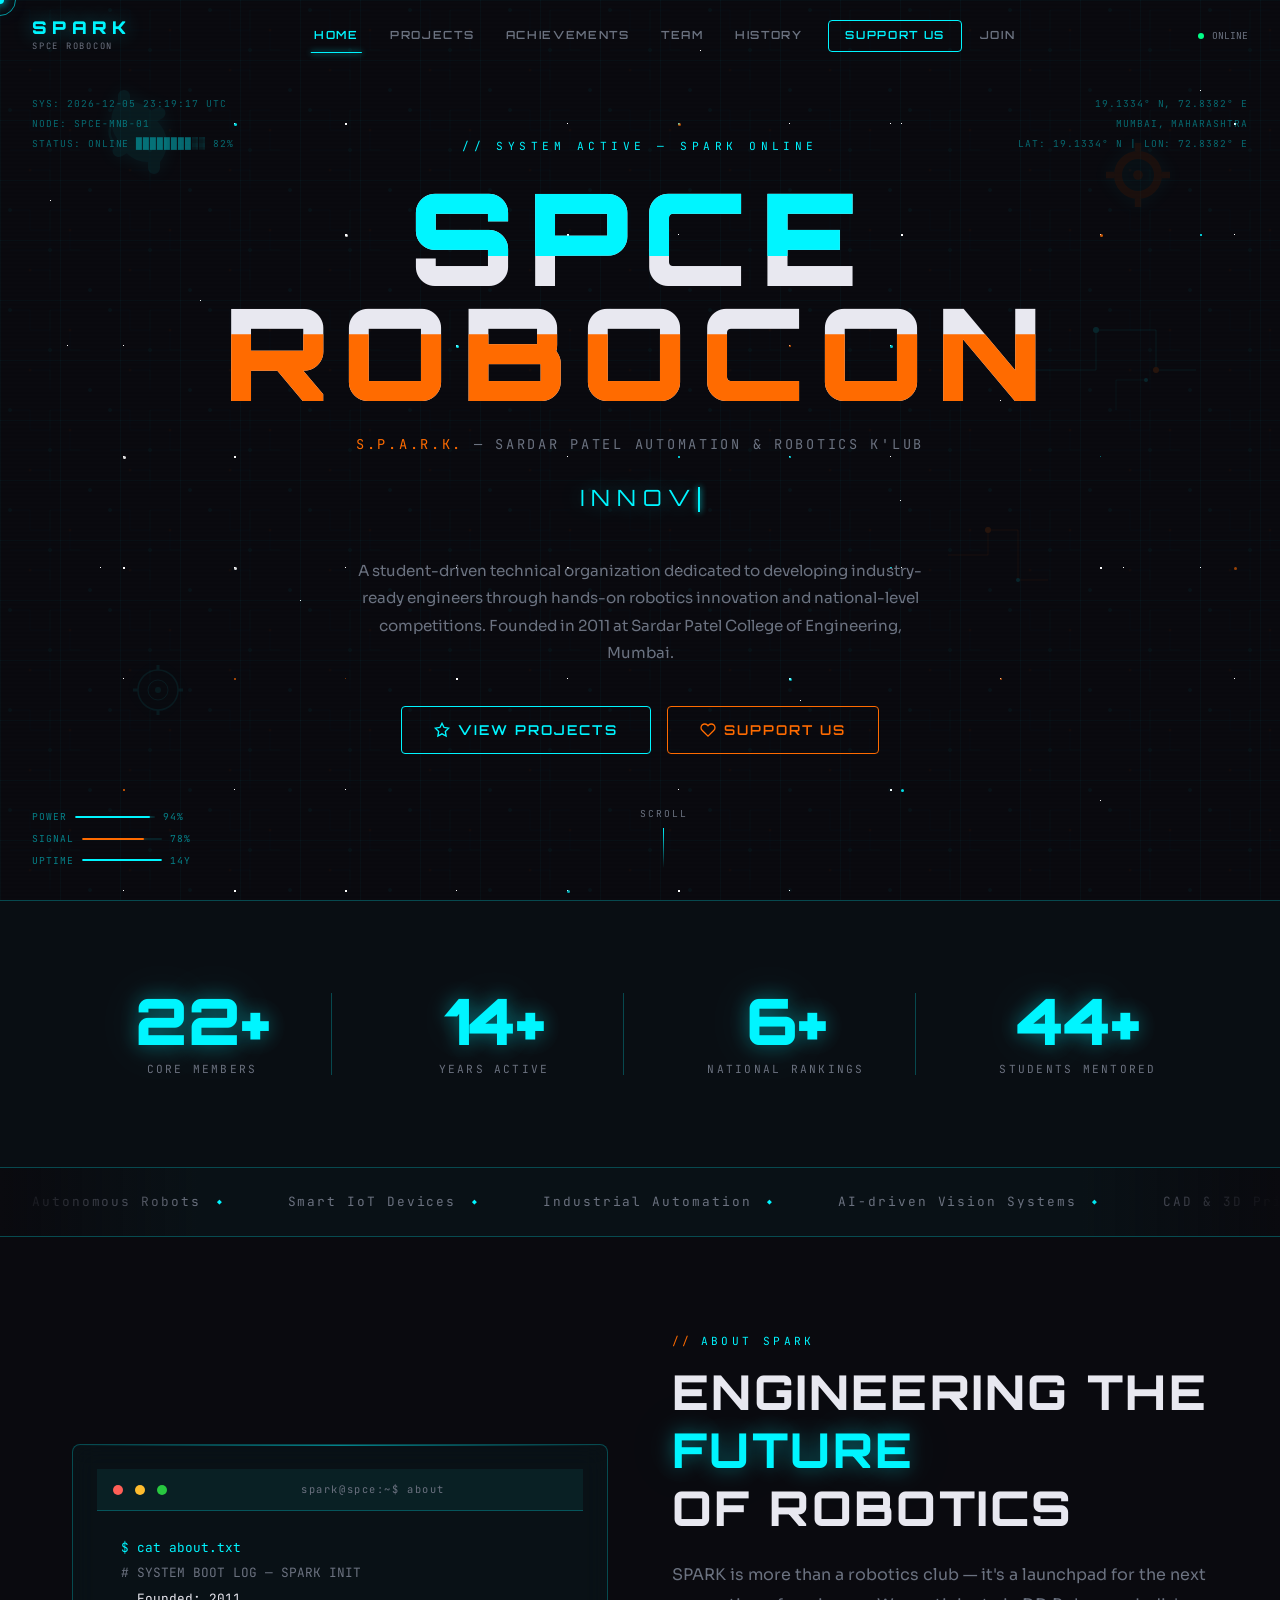
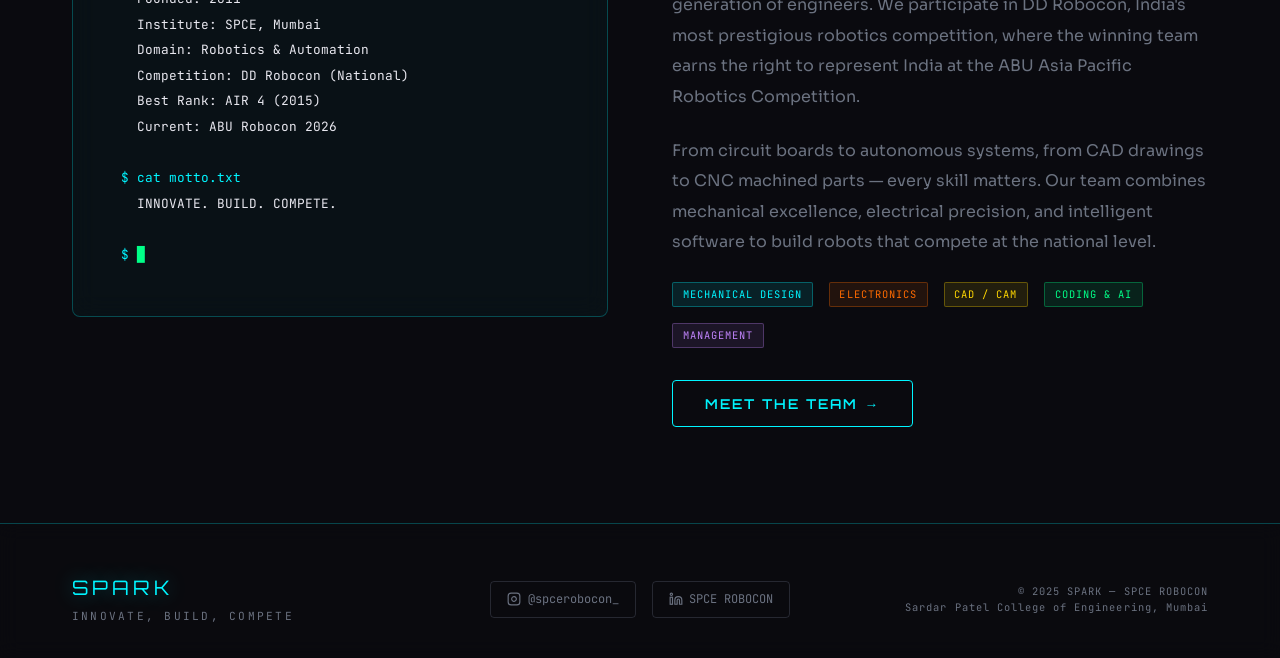
==== commit 25d18b82: "Update Instagram handle to @spcerobocon_ across all pages" ====
--- a/index.html
+++ b/index.html
@@ -312,9 +312,9 @@
         <div class="footer-tagline">INNOVATE, BUILD, COMPETE</div>
       </div>
       <div class="footer-socials">
-        <a href="https://instagram.com/_spcerobocon_" class="footer-social-link" target="_blank" rel="noopener" aria-label="Instagram">
+        <a href="https://instagram.com/spcerobocon_" class="footer-social-link" target="_blank" rel="noopener" aria-label="Instagram">
           <svg width="14" height="14" viewBox="0 0 24 24" fill="none" stroke="currentColor" stroke-width="2"><rect x="2" y="2" width="20" height="20" rx="5" ry="5"/><path d="M16 11.37A4 4 0 1 1 12.63 8 4 4 0 0 1 16 11.37z"/><line x1="17.5" y1="6.5" x2="17.51" y2="6.5"/></svg>
-          @_spcerobocon_
+          @spcerobocon_
         </a>
         <a href="https://linkedin.com/company/spce-robocon" class="footer-social-link" target="_blank" rel="noopener" aria-label="LinkedIn">
           <svg width="14" height="14" viewBox="0 0 24 24" fill="none" stroke="currentColor" stroke-width="2"><path d="M16 8a6 6 0 0 1 6 6v7h-4v-7a2 2 0 0 0-2-2 2 2 0 0 0-2 2v7h-4v-7a6 6 0 0 1 6-6z"/><rect x="2" y="9" width="4" height="12"/><circle cx="4" cy="4" r="2"/></svg>
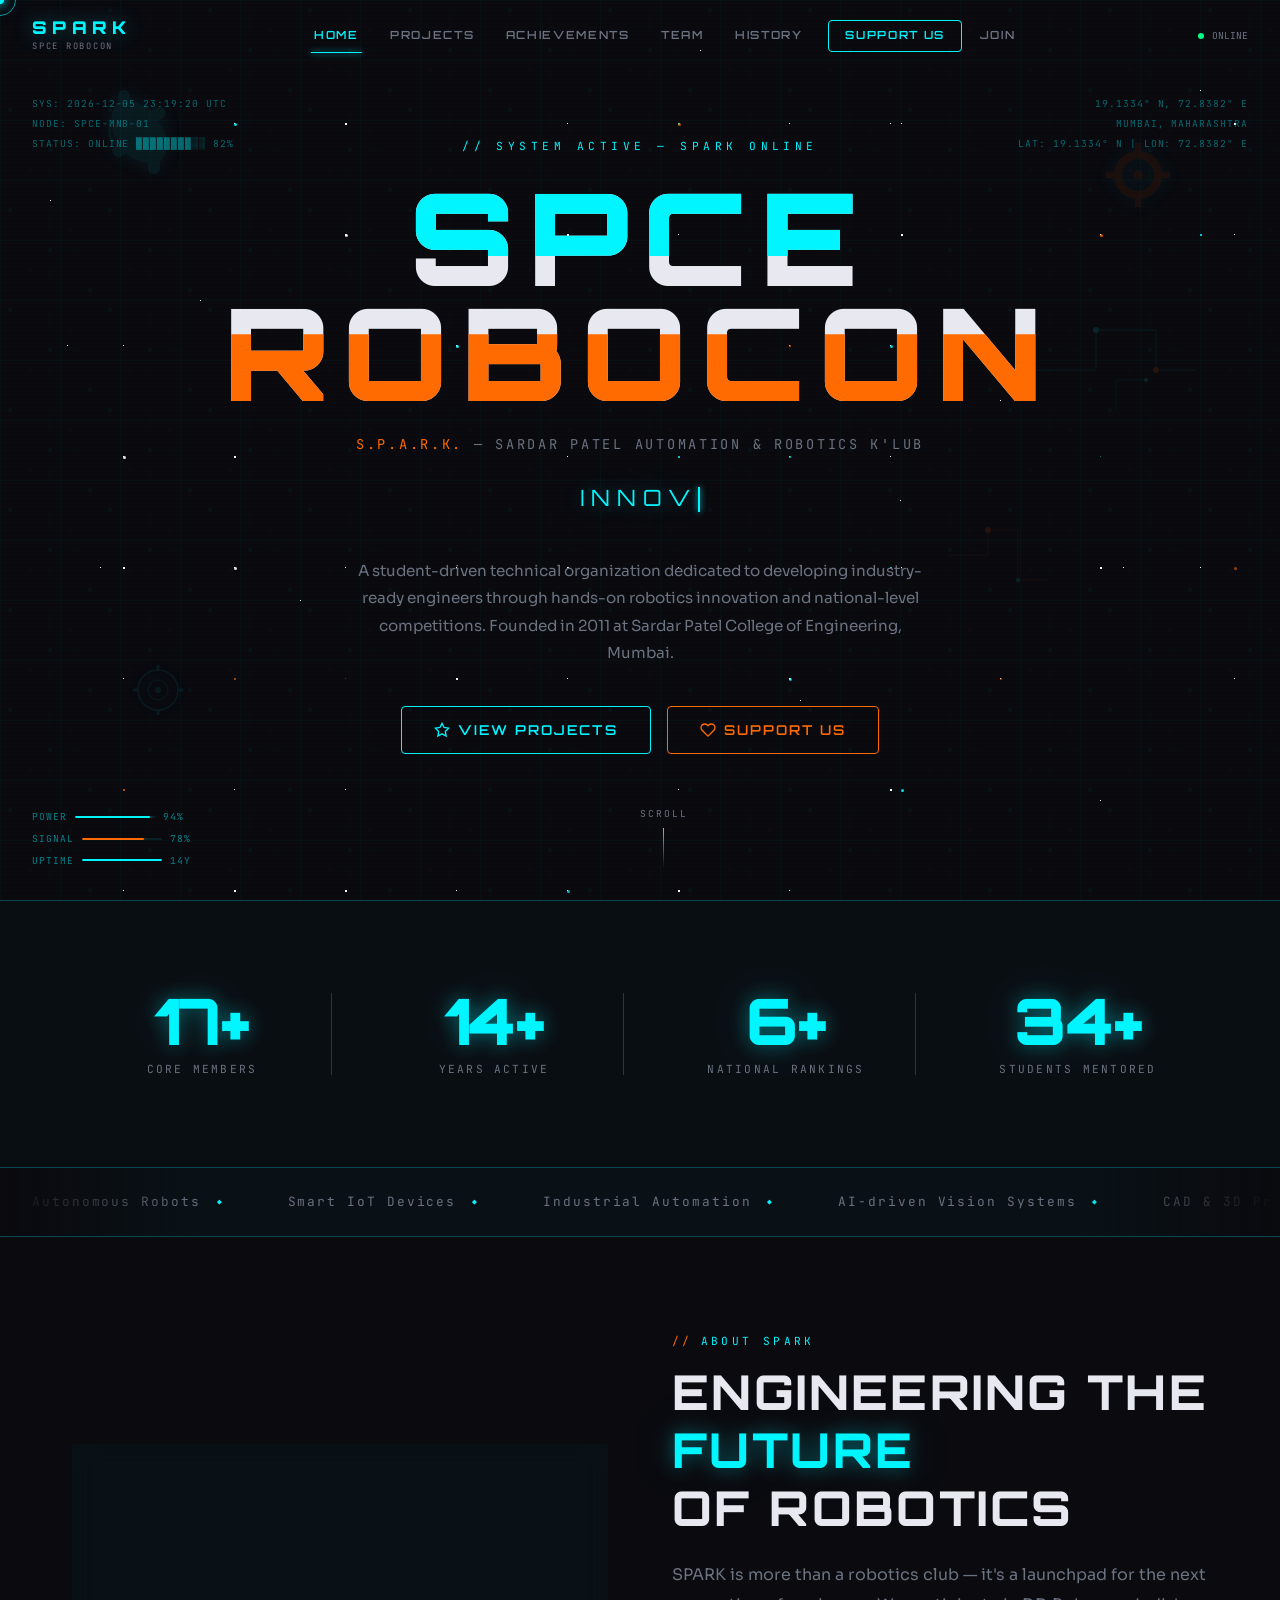
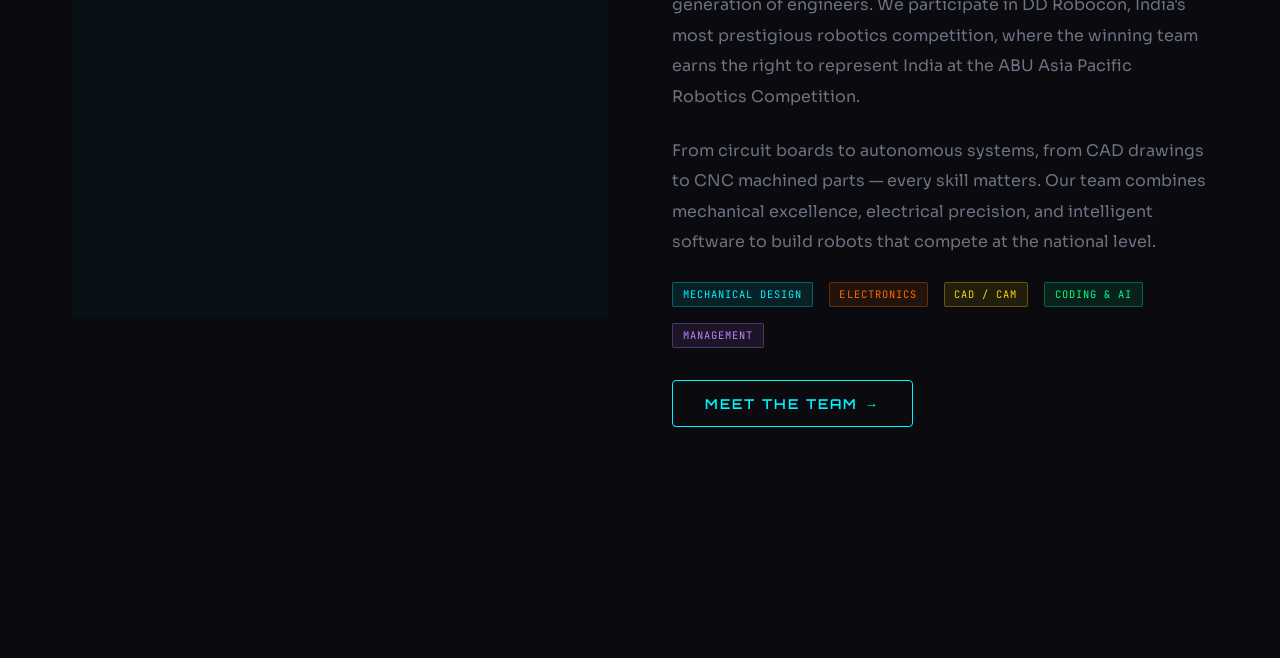
==== commit e04553bc: "Fix exact Instagram URL to include www and trailing slash" ====
--- a/index.html
+++ b/index.html
@@ -312,7 +312,7 @@
         <div class="footer-tagline">INNOVATE, BUILD, COMPETE</div>
       </div>
       <div class="footer-socials">
-        <a href="https://instagram.com/spcerobocon_" class="footer-social-link" target="_blank" rel="noopener" aria-label="Instagram">
+        <a href="https://www.instagram.com/spcerobocon_/" class="footer-social-link" target="_blank" rel="noopener" aria-label="Instagram">
           <svg width="14" height="14" viewBox="0 0 24 24" fill="none" stroke="currentColor" stroke-width="2"><rect x="2" y="2" width="20" height="20" rx="5" ry="5"/><path d="M16 11.37A4 4 0 1 1 12.63 8 4 4 0 0 1 16 11.37z"/><line x1="17.5" y1="6.5" x2="17.51" y2="6.5"/></svg>
           @spcerobocon_
         </a>
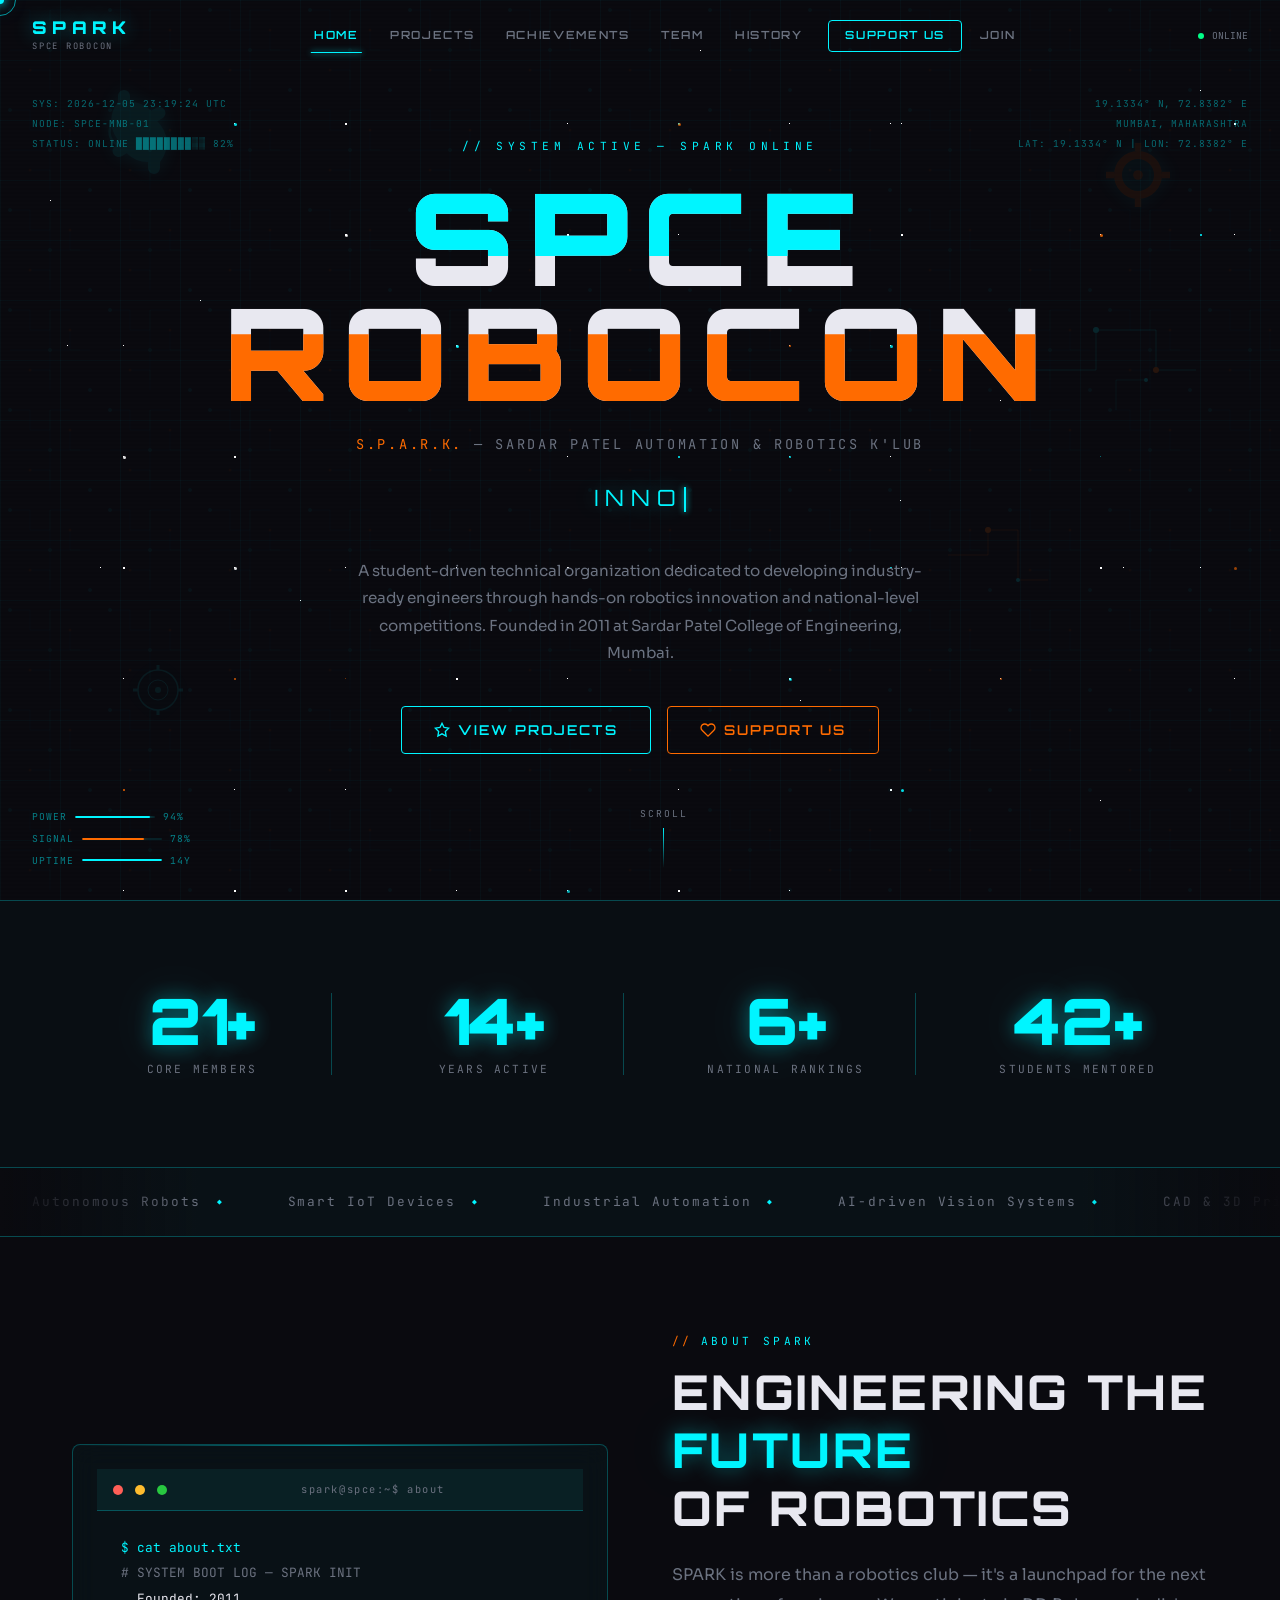
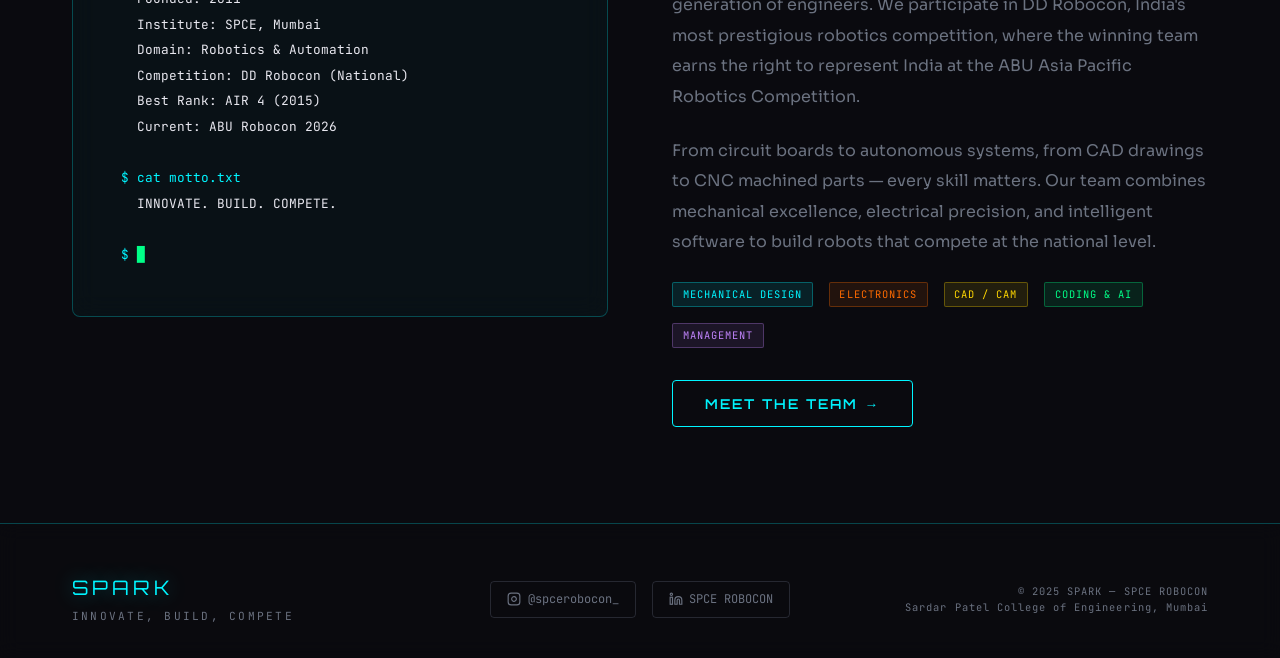
==== commit cb7a06b6: "Update index.html" ====
--- a/index.html
+++ b/index.html
@@ -3,9 +3,9 @@
 <head>
   <meta charset="UTF-8" />
   <meta name="viewport" content="width=device-width, initial-scale=1.0" />
-  <title>SPCE ROBOCON | SPARK — Innovate, Build, Compete</title>
+  <title>SPCE ROBOCON</title>
   <meta name="description" content="SPARK — Sardar Patel Automation & Robotics K'lub. Robotics club of SPCE Mumbai. National-level competitors since 2011." />
-  <meta property="og:title" content="SPCE ROBOCON | SPARK — Innovate, Build, Compete" />
+  <meta property="og:title" content="SPCE ROBOCON" />
   <meta property="og:description" content="SPARK — Sardar Patel Automation & Robotics K'lub. Robotics club of SPCE Mumbai. National-level competitors since 2011." />
   <meta property="og:url" content="https://spcerobocon.tech" />
   <meta property="og:type" content="website" />
